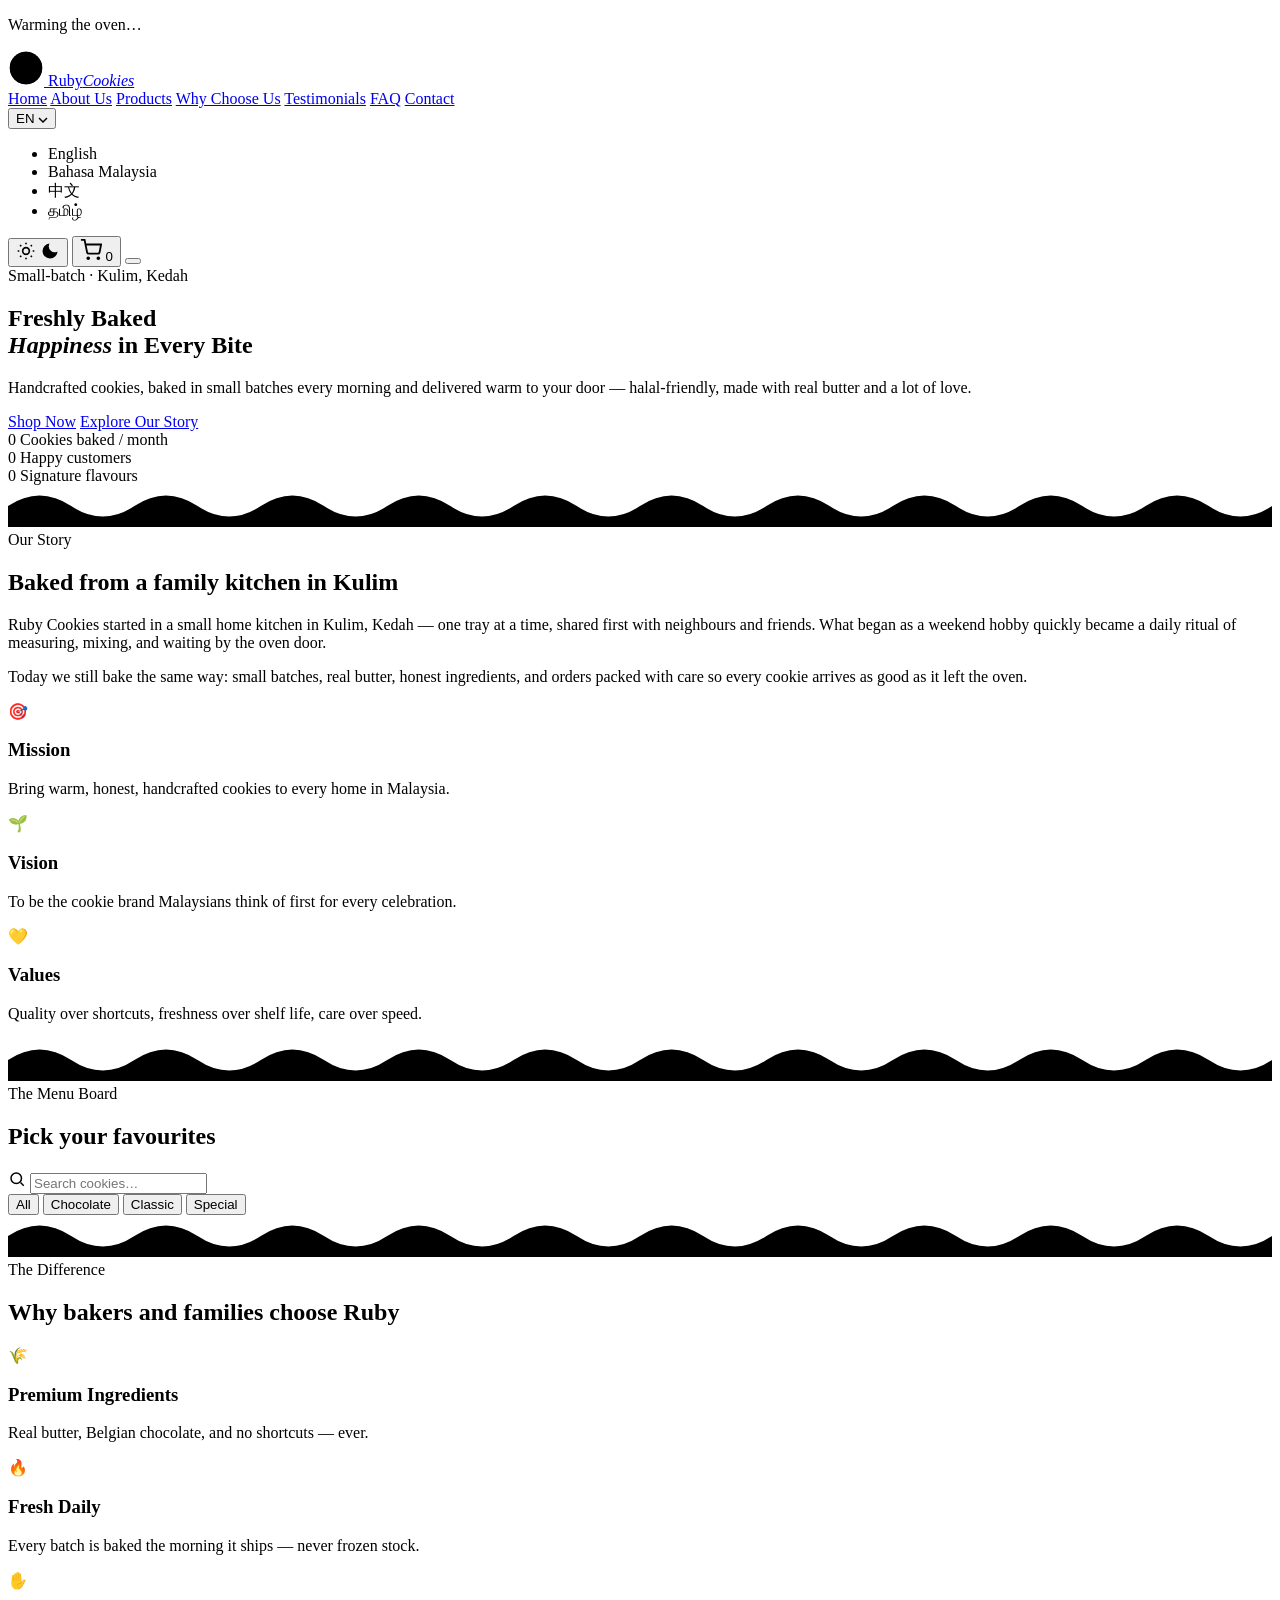
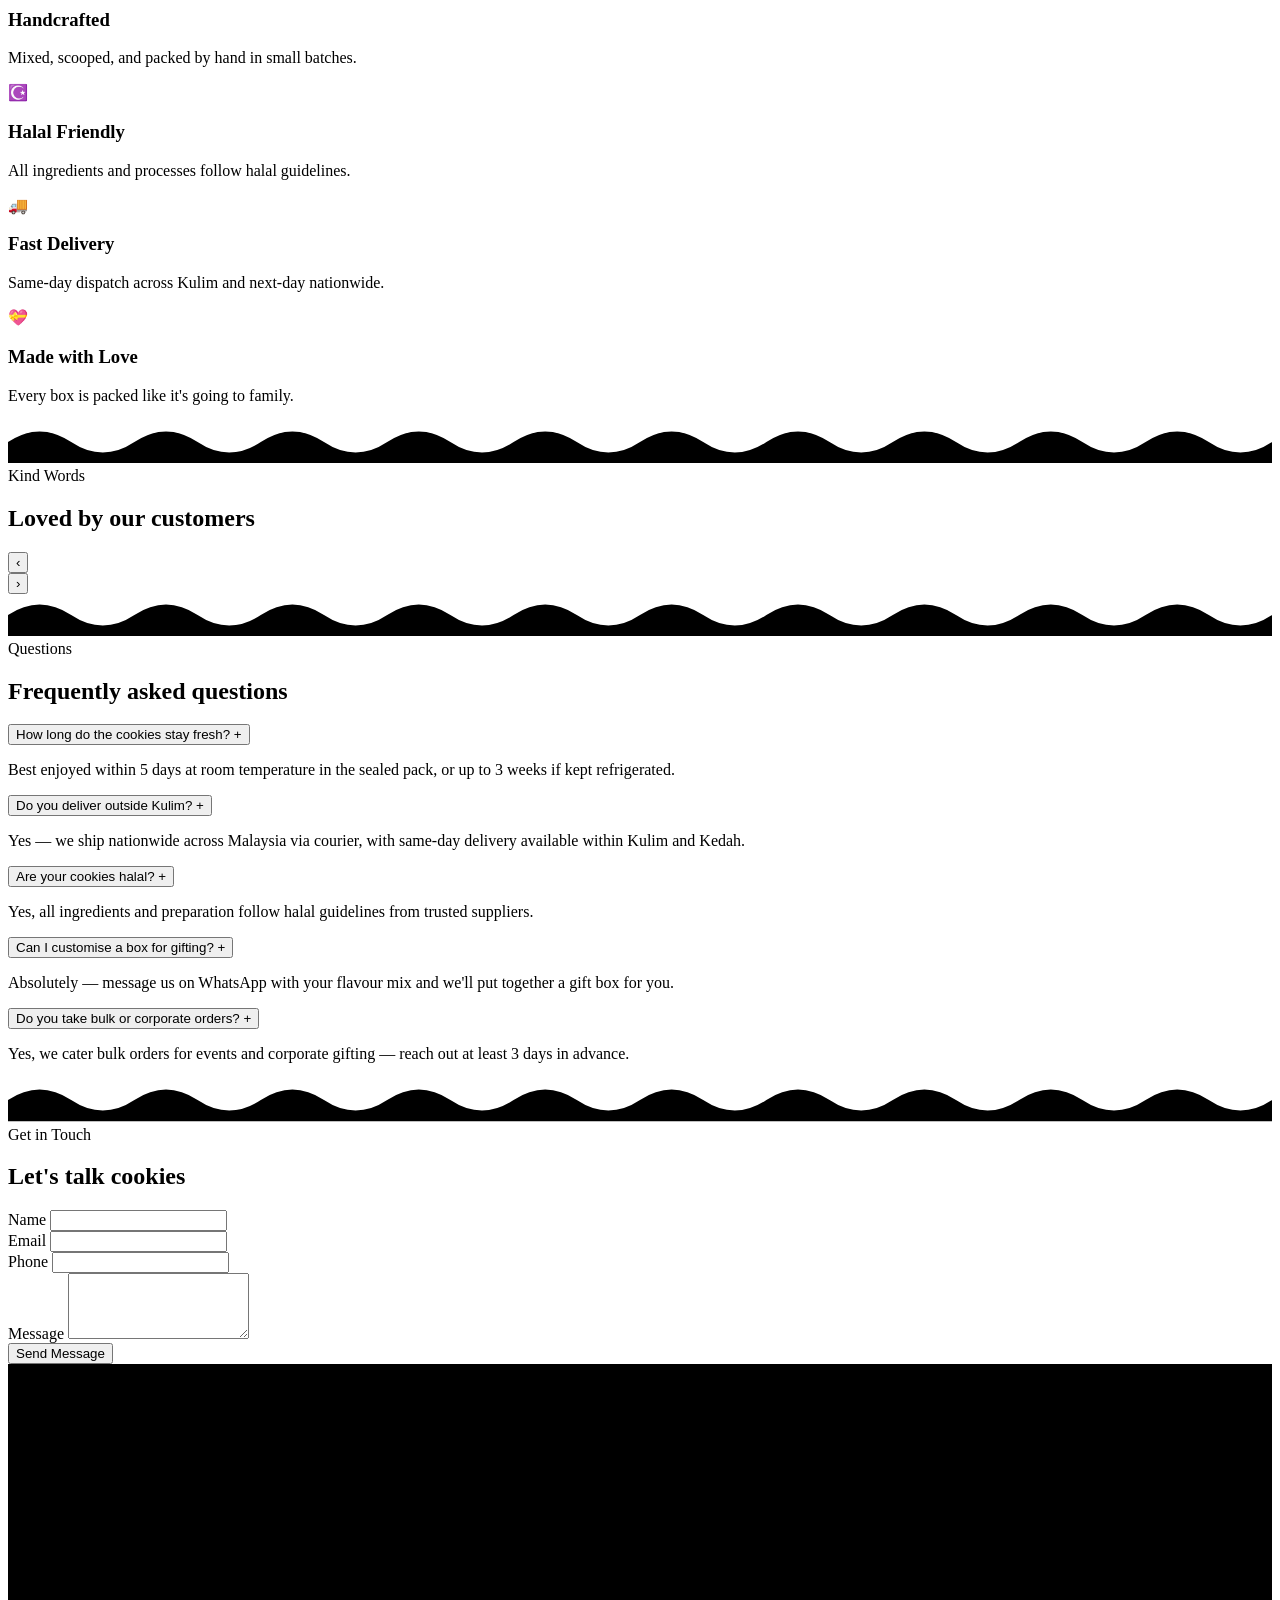
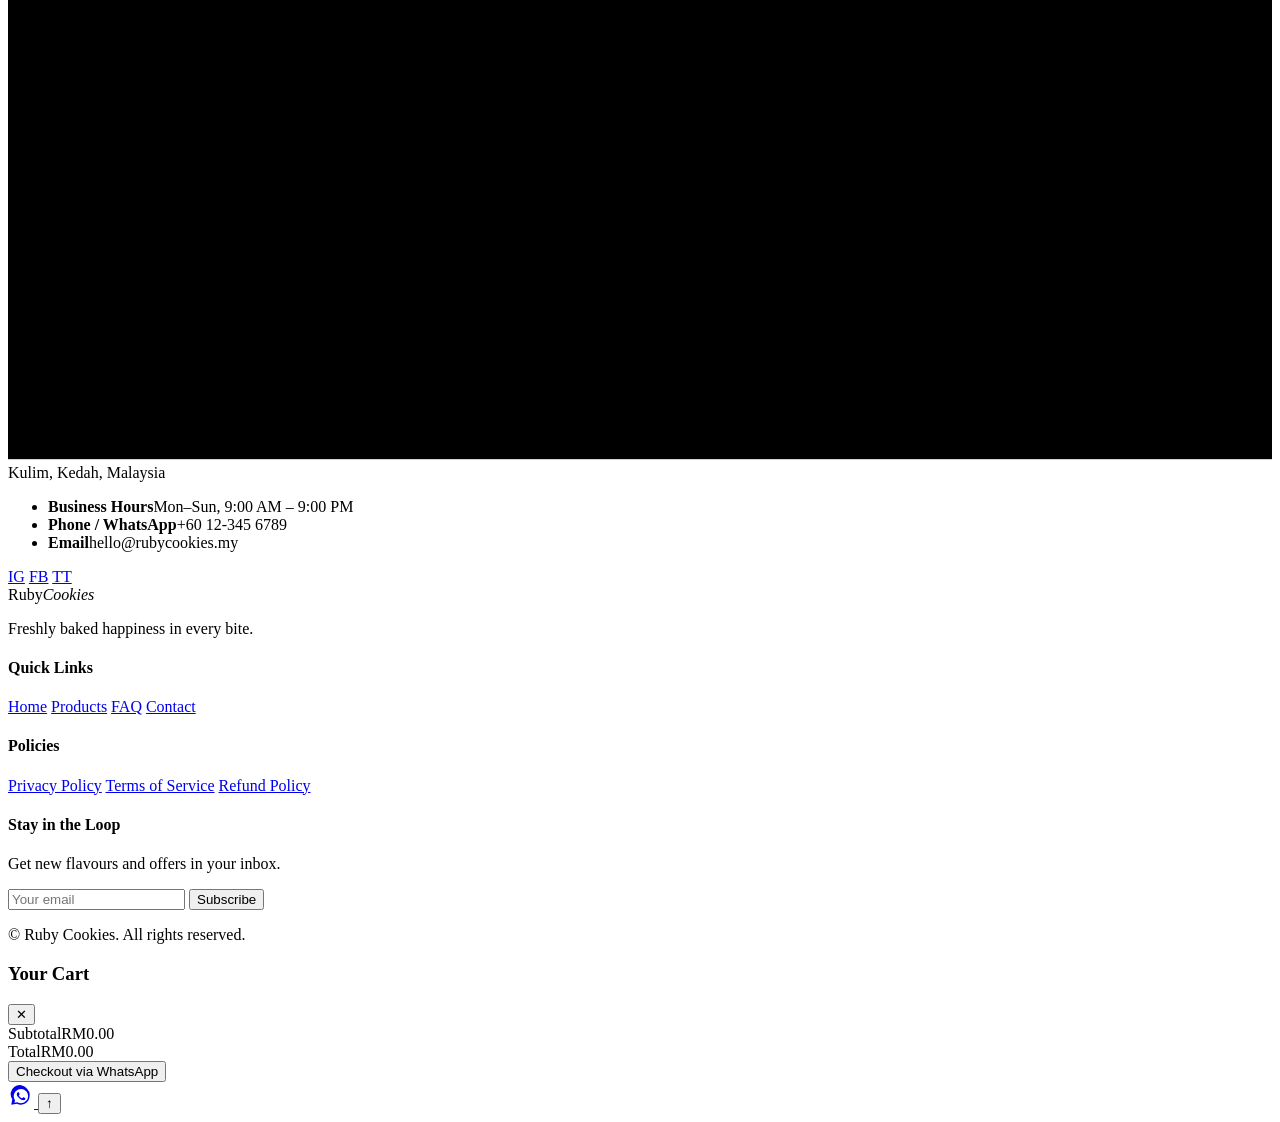
==== index.html @ 8bf0add2 "Add files via upload" ====
<!DOCTYPE html>
<html lang="en" data-theme="light">
<head>
<meta charset="UTF-8">
<meta name="viewport" content="width=device-width, initial-scale=1.0">
<title>Ruby Cookies — Freshly Baked Happiness in Every Bite</title>
<meta name="description" content="Ruby Cookies: premium handcrafted cookies baked fresh daily in Malaysia. Halal-friendly, made with love, delivered to your door.">
<meta name="keywords" content="cookies, Malaysia, halal cookies, homemade cookies, Ruby Cookies, dessert delivery">
<meta name="author" content="Ruby Cookies">
<link rel="canonical" href="https://www.rubycookies.my/">

<!-- Open Graph -->
<meta property="og:type" content="website">
<meta property="og:title" content="Ruby Cookies — Freshly Baked Happiness in Every Bite">
<meta property="og:description" content="Premium handcrafted cookies, baked fresh daily in Malaysia. Halal-friendly. Order online for delivery.">
<meta property="og:url" content="https://www.rubycookies.my/">
<meta property="og:image" content="assets/images/og-cover.svg">
<meta property="og:locale" content="en_MY">

<!-- Twitter Card -->
<meta name="twitter:card" content="summary_large_image">
<meta name="twitter:title" content="Ruby Cookies — Freshly Baked Happiness in Every Bite">
<meta name="twitter:description" content="Premium handcrafted cookies, baked fresh daily in Malaysia.">
<meta name="twitter:image" content="assets/images/og-cover.svg">

<!-- Favicon -->
<link rel="icon" type="image/svg+xml" href="assets/icons/favicon.svg">

<!-- Schema.org Local Business -->
<script type="application/ld+json">
{
  "@context": "https://schema.org",
  "@type": "Bakery",
  "name": "Ruby Cookies",
  "image": "assets/images/og-cover.svg",
  "description": "Premium handcrafted cookies baked fresh daily in Malaysia. Halal-friendly, made with love.",
  "servesCuisine": "Bakery, Desserts",
  "priceRange": "RM18 - RM30",
  "address": {
    "@type": "PostalAddress",
    "addressLocality": "Kulim",
    "addressRegion": "Kedah",
    "addressCountry": "MY"
  },
  "telephone": "+60-12-345-6789",
  "openingHours": "Mo-Su 09:00-21:00"
}
</script>

<link rel="preconnect" href="https://fonts.googleapis.com">
<link rel="preconnect" href="https://fonts.gstatic.com" crossorigin>
<link href="https://fonts.googleapis.com/css2?family=Fraunces:ital,opsz,wght@0,9..144,400;0,9..144,600;0,9..144,700;1,9..144,500&family=Work+Sans:wght@400;500;600;700&family=Space+Mono:wght@400;700&display=swap" rel="stylesheet">

<link rel="stylesheet" href="css/style.css">
</head>
<body>

<!-- Loading Screen -->
<div id="loader" class="loader" aria-hidden="true">
  <div class="loader-cookie">
    <div class="loader-cookie__crumb"></div>
    <div class="loader-cookie__crumb"></div>
    <div class="loader-cookie__crumb"></div>
  </div>
  <p class="loader-text" data-i18n="loader.text">Warming the oven…</p>
</div>

<!-- Toast container -->
<div id="toast-container" class="toast-container" aria-live="polite"></div>

<!-- ============ NAVBAR ============ -->
<header class="navbar" id="navbar">
  <div class="navbar__inner">
    <a href="#home" class="navbar__logo" aria-label="Ruby Cookies home">
      <span class="logo-mark" aria-hidden="true">
        <svg viewBox="0 0 40 40" width="36" height="36">
          <circle cx="20" cy="20" r="18" fill="var(--cocoa)"/>
          <circle cx="20" cy="20" r="18" fill="url(#logoGrad)"/>
          <circle cx="13" cy="14" r="2.2" fill="var(--espresso)"/>
          <circle cx="26" cy="12" r="1.6" fill="var(--espresso)"/>
          <circle cx="27" cy="22" r="2" fill="var(--espresso)"/>
          <circle cx="15" cy="27" r="1.8" fill="var(--espresso)"/>
          <circle cx="22" cy="29" r="1.4" fill="var(--espresso)"/>
          <defs>
            <linearGradient id="logoGrad" x1="0" y1="0" x2="40" y2="40">
              <stop offset="0" stop-color="var(--caramel)"/>
              <stop offset="1" stop-color="var(--cocoa)"/>
            </linearGradient>
          </defs>
        </svg>
      </span>
      <span class="logo-word">Ruby<em>Cookies</em></span>
    </a>

    <nav class="navbar__links" id="navLinks">
      <a href="#home" class="nav-link active" data-i18n="nav.home">Home</a>
      <a href="#about" class="nav-link" data-i18n="nav.about">About Us</a>
      <a href="#products" class="nav-link" data-i18n="nav.products">Products</a>
      <a href="#why" class="nav-link" data-i18n="nav.why">Why Choose Us</a>
      <a href="#testimonials" class="nav-link" data-i18n="nav.testimonials">Testimonials</a>
      <a href="#faq" class="nav-link" data-i18n="nav.faq">FAQ</a>
      <a href="#contact" class="nav-link" data-i18n="nav.contact">Contact</a>
    </nav>

    <div class="navbar__actions">
      <div class="lang-select" id="langSelect">
        <button class="lang-select__btn" id="langBtn" aria-haspopup="listbox" aria-expanded="false">
          <span id="langCurrent">EN</span>
          <svg width="10" height="6" viewBox="0 0 10 6"><path d="M1 1l4 4 4-4" stroke="currentColor" stroke-width="1.5" fill="none"/></svg>
        </button>
        <ul class="lang-select__menu" id="langMenu" role="listbox">
          <li role="option" data-lang="en">English</li>
          <li role="option" data-lang="ms">Bahasa Malaysia</li>
          <li role="option" data-lang="zh">中文</li>
          <li role="option" data-lang="ta">தமிழ்</li>
        </ul>
      </div>

      <button class="icon-btn" id="themeToggle" aria-label="Toggle dark mode" title="Toggle dark mode">
        <svg class="icon-sun" width="20" height="20" viewBox="0 0 24 24" fill="none" stroke="currentColor" stroke-width="2"><circle cx="12" cy="12" r="4"/><path d="M12 2v2M12 20v2M4.9 4.9l1.4 1.4M17.7 17.7l1.4 1.4M2 12h2M20 12h2M4.9 19.1l1.4-1.4M17.7 6.3l1.4-1.4"/></svg>
        <svg class="icon-moon" width="20" height="20" viewBox="0 0 24 24" fill="currentColor"><path d="M21 12.5A9 9 0 1111.5 3a7 7 0 009.5 9.5z"/></svg>
      </button>

      <button class="icon-btn cart-btn" id="cartBtn" aria-label="Open cart">
        <svg width="22" height="22" viewBox="0 0 24 24" fill="none" stroke="currentColor" stroke-width="2"><circle cx="9" cy="21" r="1"/><circle cx="20" cy="21" r="1"/><path d="M1 1h4l2.7 13.4a2 2 0 002 1.6h9.7a2 2 0 002-1.6L23 6H6"/></svg>
        <span class="cart-count" id="cartCount">0</span>
      </button>

      <button class="hamburger" id="hamburger" aria-label="Open menu">
        <span></span><span></span><span></span>
      </button>
    </div>
  </div>
</header>

<!-- ============ HERO ============ -->
<section class="hero" id="home">
  <div class="hero__bg" aria-hidden="true">
    <div class="crumb crumb--1"></div>
    <div class="crumb crumb--2"></div>
    <div class="crumb crumb--3"></div>
    <div class="crumb crumb--4"></div>
    <div class="crumb crumb--5"></div>
  </div>

  <div class="hero__inner">
    <div class="hero__copy reveal">
      <span class="eyebrow" data-i18n="hero.eyebrow">Small-batch · Kulim, Kedah</span>
      <h1 class="hero__title">
        <span data-i18n="hero.title1">Freshly Baked</span><br>
        <em data-i18n="hero.title2">Happiness</em> <span data-i18n="hero.title3">in Every Bite</span>
      </h1>
      <p class="hero__desc" data-i18n="hero.desc">Handcrafted cookies, baked in small batches every morning and delivered warm to your door — halal-friendly, made with real butter and a lot of love.</p>
      <div class="hero__ctas">
        <a href="#products" class="btn btn--primary ripple" data-i18n="hero.cta1">Shop Now</a>
        <a href="#about" class="btn btn--ghost ripple" data-i18n="hero.cta2">Explore Our Story</a>
      </div>
      <div class="hero__stats">
        <div class="stat">
          <span class="stat__num" data-count="12000">0</span>
          <span class="stat__label" data-i18n="hero.stat1">Cookies baked / month</span>
        </div>
        <div class="stat">
          <span class="stat__num" data-count="4900">0</span>
          <span class="stat__label" data-i18n="hero.stat2">Happy customers</span>
        </div>
        <div class="stat">
          <span class="stat__num" data-count="8">0</span>
          <span class="stat__label" data-i18n="hero.stat3">Signature flavours</span>
        </div>
      </div>
    </div>

    <div class="hero__art reveal" aria-hidden="true">
      <div class="cookie-stack">
        <div class="cookie cookie--1"><span></span><span></span><span></span><span></span></div>
        <div class="cookie cookie--2"><span></span><span></span><span></span><span></span><span></span></div>
        <div class="cookie cookie--3"><span></span><span></span><span></span></div>
        <div class="crumb-float crumb-float--a"></div>
        <div class="crumb-float crumb-float--b"></div>
        <div class="crumb-float crumb-float--c"></div>
      </div>
    </div>
  </div>

  <svg class="scallop scallop--hero" viewBox="0 0 1200 40" preserveAspectRatio="none"><path d="M0 20 Q 30 0 60 20 T 120 20 T 180 20 T 240 20 T 300 20 T 360 20 T 420 20 T 480 20 T 540 20 T 600 20 T 660 20 T 720 20 T 780 20 T 840 20 T 900 20 T 960 20 T 1020 20 T 1080 20 T 1140 20 T 1200 20 V40 H0 Z"/></svg>
</section>

<!-- ============ ABOUT ============ -->
<section class="about" id="about">
  <div class="section-inner">
    <span class="section-eyebrow" data-i18n="about.eyebrow">Our Story</span>
    <h2 class="section-title reveal" data-i18n="about.title">Baked from a family kitchen in Kulim</h2>

    <div class="about__grid">
      <div class="about__story reveal">
        <p data-i18n="about.p1">Ruby Cookies started in a small home kitchen in Kulim, Kedah — one tray at a time, shared first with neighbours and friends. What began as a weekend hobby quickly became a daily ritual of measuring, mixing, and waiting by the oven door.</p>
        <p data-i18n="about.p2">Today we still bake the same way: small batches, real butter, honest ingredients, and orders packed with care so every cookie arrives as good as it left the oven.</p>
      </div>

      <div class="about__cards">
        <div class="value-card reveal">
          <div class="value-card__icon">🎯</div>
          <h3 data-i18n="about.mission.title">Mission</h3>
          <p data-i18n="about.mission.text">Bring warm, honest, handcrafted cookies to every home in Malaysia.</p>
        </div>
        <div class="value-card reveal">
          <div class="value-card__icon">🌱</div>
          <h3 data-i18n="about.vision.title">Vision</h3>
          <p data-i18n="about.vision.text">To be the cookie brand Malaysians think of first for every celebration.</p>
        </div>
        <div class="value-card reveal">
          <div class="value-card__icon">💛</div>
          <h3 data-i18n="about.values.title">Values</h3>
          <p data-i18n="about.values.text">Quality over shortcuts, freshness over shelf life, care over speed.</p>
        </div>
      </div>
    </div>
  </div>
  <svg class="scallop" viewBox="0 0 1200 40" preserveAspectRatio="none"><path d="M0 20 Q 30 0 60 20 T 120 20 T 180 20 T 240 20 T 300 20 T 360 20 T 420 20 T 480 20 T 540 20 T 600 20 T 660 20 T 720 20 T 780 20 T 840 20 T 900 20 T 960 20 T 1020 20 T 1080 20 T 1140 20 T 1200 20 V40 H0 Z"/></svg>
</section>

<!-- ============ PRODUCTS ============ -->
<section class="products" id="products">
  <div class="section-inner">
    <span class="section-eyebrow" data-i18n="products.eyebrow">The Menu Board</span>
    <h2 class="section-title reveal" data-i18n="products.title">Pick your favourites</h2>

    <div class="products__toolbar reveal">
      <div class="search-box">
        <svg width="18" height="18" viewBox="0 0 24 24" fill="none" stroke="currentColor" stroke-width="2"><circle cx="11" cy="11" r="7"/><path d="M21 21l-4.3-4.3"/></svg>
        <input type="text" id="productSearch" data-i18n-placeholder="products.search" placeholder="Search cookies…">
      </div>
      <div class="filter-chips" id="filterChips">
        <button class="chip active" data-filter="all" data-i18n="products.filter.all">All</button>
        <button class="chip" data-filter="chocolate" data-i18n="products.filter.chocolate">Chocolate</button>
        <button class="chip" data-filter="classic" data-i18n="products.filter.classic">Classic</button>
        <button class="chip" data-filter="special" data-i18n="products.filter.special">Special</button>
      </div>
    </div>

    <div class="products__grid" id="productsGrid"><!-- injected by JS --></div>
  </div>
  <svg class="scallop" viewBox="0 0 1200 40" preserveAspectRatio="none"><path d="M0 20 Q 30 0 60 20 T 120 20 T 180 20 T 240 20 T 300 20 T 360 20 T 420 20 T 480 20 T 540 20 T 600 20 T 660 20 T 720 20 T 780 20 T 840 20 T 900 20 T 960 20 T 1020 20 T 1080 20 T 1140 20 T 1200 20 V40 H0 Z"/></svg>
</section>

<!-- ============ WHY CHOOSE US ============ -->
<section class="why" id="why">
  <div class="section-inner">
    <span class="section-eyebrow" data-i18n="why.eyebrow">The Difference</span>
    <h2 class="section-title reveal" data-i18n="why.title">Why bakers and families choose Ruby</h2>

    <div class="why__grid">
      <div class="why-card reveal">
        <div class="why-card__icon">🌾</div>
        <h3 data-i18n="why.card1.title">Premium Ingredients</h3>
        <p data-i18n="why.card1.text">Real butter, Belgian chocolate, and no shortcuts — ever.</p>
      </div>
      <div class="why-card reveal">
        <div class="why-card__icon">🔥</div>
        <h3 data-i18n="why.card2.title">Fresh Daily</h3>
        <p data-i18n="why.card2.text">Every batch is baked the morning it ships — never frozen stock.</p>
      </div>
      <div class="why-card reveal">
        <div class="why-card__icon">✋</div>
        <h3 data-i18n="why.card3.title">Handcrafted</h3>
        <p data-i18n="why.card3.text">Mixed, scooped, and packed by hand in small batches.</p>
      </div>
      <div class="why-card reveal">
        <div class="why-card__icon">☪️</div>
        <h3 data-i18n="why.card4.title">Halal Friendly</h3>
        <p data-i18n="why.card4.text">All ingredients and processes follow halal guidelines.</p>
      </div>
      <div class="why-card reveal">
        <div class="why-card__icon">🚚</div>
        <h3 data-i18n="why.card5.title">Fast Delivery</h3>
        <p data-i18n="why.card5.text">Same-day dispatch across Kulim and next-day nationwide.</p>
      </div>
      <div class="why-card reveal">
        <div class="why-card__icon">💝</div>
        <h3 data-i18n="why.card6.title">Made with Love</h3>
        <p data-i18n="why.card6.text">Every box is packed like it's going to family.</p>
      </div>
    </div>
  </div>
  <svg class="scallop" viewBox="0 0 1200 40" preserveAspectRatio="none"><path d="M0 20 Q 30 0 60 20 T 120 20 T 180 20 T 240 20 T 300 20 T 360 20 T 420 20 T 480 20 T 540 20 T 600 20 T 660 20 T 720 20 T 780 20 T 840 20 T 900 20 T 960 20 T 1020 20 T 1080 20 T 1140 20 T 1200 20 V40 H0 Z"/></svg>
</section>

<!-- ============ TESTIMONIALS ============ -->
<section class="testimonials" id="testimonials">
  <div class="section-inner">
    <span class="section-eyebrow" data-i18n="testimonials.eyebrow">Kind Words</span>
    <h2 class="section-title reveal" data-i18n="testimonials.title">Loved by our customers</h2>

    <div class="testimonial-carousel reveal">
      <button class="carousel-arrow carousel-arrow--prev" id="testiPrev" aria-label="Previous testimonial">‹</button>
      <div class="testimonial-track" id="testimonialTrack"><!-- injected by JS --></div>
      <button class="carousel-arrow carousel-arrow--next" id="testiNext" aria-label="Next testimonial">›</button>
    </div>
    <div class="carousel-dots" id="testimonialDots"></div>
  </div>
  <svg class="scallop" viewBox="0 0 1200 40" preserveAspectRatio="none"><path d="M0 20 Q 30 0 60 20 T 120 20 T 180 20 T 240 20 T 300 20 T 360 20 T 420 20 T 480 20 T 540 20 T 600 20 T 660 20 T 720 20 T 780 20 T 840 20 T 900 20 T 960 20 T 1020 20 T 1080 20 T 1140 20 T 1200 20 V40 H0 Z"/></svg>
</section>

<!-- ============ FAQ ============ -->
<section class="faq" id="faq">
  <div class="section-inner section-inner--narrow">
    <span class="section-eyebrow" data-i18n="faq.eyebrow">Questions</span>
    <h2 class="section-title reveal" data-i18n="faq.title">Frequently asked questions</h2>

    <div class="accordion" id="accordion">
      <div class="accordion-item reveal">
        <button class="accordion-header">
          <span data-i18n="faq.q1">How long do the cookies stay fresh?</span>
          <span class="accordion-icon">+</span>
        </button>
        <div class="accordion-body">
          <p data-i18n="faq.a1">Best enjoyed within 5 days at room temperature in the sealed pack, or up to 3 weeks if kept refrigerated.</p>
        </div>
      </div>
      <div class="accordion-item reveal">
        <button class="accordion-header">
          <span data-i18n="faq.q2">Do you deliver outside Kulim?</span>
          <span class="accordion-icon">+</span>
        </button>
        <div class="accordion-body">
          <p data-i18n="faq.a2">Yes — we ship nationwide across Malaysia via courier, with same-day delivery available within Kulim and Kedah.</p>
        </div>
      </div>
      <div class="accordion-item reveal">
        <button class="accordion-header">
          <span data-i18n="faq.q3">Are your cookies halal?</span>
          <span class="accordion-icon">+</span>
        </button>
        <div class="accordion-body">
          <p data-i18n="faq.a3">Yes, all ingredients and preparation follow halal guidelines from trusted suppliers.</p>
        </div>
      </div>
      <div class="accordion-item reveal">
        <button class="accordion-header">
          <span data-i18n="faq.q4">Can I customise a box for gifting?</span>
          <span class="accordion-icon">+</span>
        </button>
        <div class="accordion-body">
          <p data-i18n="faq.a4">Absolutely — message us on WhatsApp with your flavour mix and we'll put together a gift box for you.</p>
        </div>
      </div>
      <div class="accordion-item reveal">
        <button class="accordion-header">
          <span data-i18n="faq.q5">Do you take bulk or corporate orders?</span>
          <span class="accordion-icon">+</span>
        </button>
        <div class="accordion-body">
          <p data-i18n="faq.a5">Yes, we cater bulk orders for events and corporate gifting — reach out at least 3 days in advance.</p>
        </div>
      </div>
    </div>
  </div>
  <svg class="scallop" viewBox="0 0 1200 40" preserveAspectRatio="none"><path d="M0 20 Q 30 0 60 20 T 120 20 T 180 20 T 240 20 T 300 20 T 360 20 T 420 20 T 480 20 T 540 20 T 600 20 T 660 20 T 720 20 T 780 20 T 840 20 T 900 20 T 960 20 T 1020 20 T 1080 20 T 1140 20 T 1200 20 V40 H0 Z"/></svg>
</section>

<!-- ============ CONTACT ============ -->
<section class="contact" id="contact">
  <div class="section-inner">
    <span class="section-eyebrow" data-i18n="contact.eyebrow">Get in Touch</span>
    <h2 class="section-title reveal" data-i18n="contact.title">Let's talk cookies</h2>

    <div class="contact__grid">
      <form class="contact-form reveal" id="contactForm" novalidate>
        <div class="form-row">
          <label for="cf-name" data-i18n="contact.name">Name</label>
          <input type="text" id="cf-name" name="name" required aria-required="true">
        </div>
        <div class="form-row">
          <label for="cf-email" data-i18n="contact.email">Email</label>
          <input type="email" id="cf-email" name="email" required aria-required="true">
        </div>
        <div class="form-row">
          <label for="cf-phone" data-i18n="contact.phone">Phone</label>
          <input type="tel" id="cf-phone" name="phone">
        </div>
        <div class="form-row">
          <label for="cf-message" data-i18n="contact.message">Message</label>
          <textarea id="cf-message" name="message" rows="4" required aria-required="true"></textarea>
        </div>
        <button type="submit" class="btn btn--primary ripple" data-i18n="contact.send">Send Message</button>
      </form>

      <div class="contact-info reveal">
        <div class="map-placeholder" role="img" aria-label="Map showing Ruby Cookies location in Kulim, Kedah">
          <svg width="100%" height="100%" viewBox="0 0 400 220" preserveAspectRatio="none">
            <rect width="400" height="220" fill="var(--dough-2)"/>
            <path d="M0 160 Q100 120 200 150 T400 130" stroke="var(--caramel)" stroke-width="3" fill="none" opacity="0.5"/>
            <circle cx="200" cy="110" r="10" fill="var(--cocoa)"/>
            <circle cx="200" cy="110" r="4" fill="var(--dough)"/>
          </svg>
          <span class="map-pin-label" data-i18n="contact.mapLabel">Kulim, Kedah, Malaysia</span>
        </div>

        <ul class="contact-details">
          <li><strong data-i18n="contact.hoursLabel">Business Hours</strong><span data-i18n="contact.hours">Mon–Sun, 9:00 AM – 9:00 PM</span></li>
          <li><strong data-i18n="contact.phoneLabel">Phone / WhatsApp</strong><span>+60 12-345 6789</span></li>
          <li><strong data-i18n="contact.emailLabel">Email</strong><span>hello@rubycookies.my</span></li>
        </ul>

        <div class="social-icons">
          <a href="#" aria-label="Instagram" class="social-icon">IG</a>
          <a href="#" aria-label="Facebook" class="social-icon">FB</a>
          <a href="#" aria-label="TikTok" class="social-icon">TT</a>
        </div>
      </div>
    </div>
  </div>
</section>

<!-- ============ FOOTER ============ -->
<footer class="footer">
  <div class="footer__inner">
    <div class="footer__brand">
      <span class="logo-word">Ruby<em>Cookies</em></span>
      <p data-i18n="footer.tagline">Freshly baked happiness in every bite.</p>
    </div>

    <div class="footer__col">
      <h4 data-i18n="footer.linksTitle">Quick Links</h4>
      <a href="#home" data-i18n="nav.home">Home</a>
      <a href="#products" data-i18n="nav.products">Products</a>
      <a href="#faq" data-i18n="nav.faq">FAQ</a>
      <a href="#contact" data-i18n="nav.contact">Contact</a>
    </div>

    <div class="footer__col">
      <h4 data-i18n="footer.policiesTitle">Policies</h4>
      <a href="#" data-i18n="footer.privacy">Privacy Policy</a>
      <a href="#" data-i18n="footer.terms">Terms of Service</a>
      <a href="#" data-i18n="footer.refund">Refund Policy</a>
    </div>

    <div class="footer__col footer__newsletter">
      <h4 data-i18n="footer.newsletterTitle">Stay in the Loop</h4>
      <p data-i18n="footer.newsletterText">Get new flavours and offers in your inbox.</p>
      <form class="newsletter-form" id="newsletterForm">
        <input type="email" data-i18n-placeholder="footer.newsletterPlaceholder" placeholder="Your email" required>
        <button type="submit" class="btn btn--primary btn--small ripple" data-i18n="footer.subscribe">Subscribe</button>
      </form>
    </div>
  </div>

  <div class="footer__bottom">
    <p>&copy; <span id="year"></span> Ruby Cookies. <span data-i18n="footer.rights">All rights reserved.</span></p>
  </div>
</footer>

<!-- ============ CART SIDEBAR ============ -->
<div class="cart-overlay" id="cartOverlay"></div>
<aside class="cart-sidebar" id="cartSidebar" aria-label="Shopping cart">
  <div class="cart-sidebar__header">
    <h3 data-i18n="cart.title">Your Cart</h3>
    <button class="icon-btn" id="closeCart" aria-label="Close cart">✕</button>
  </div>
  <div class="cart-sidebar__items" id="cartItems"><!-- injected --></div>
  <div class="cart-sidebar__footer">
    <div class="cart-line"><span data-i18n="cart.subtotal">Subtotal</span><span id="cartSubtotal">RM0.00</span></div>
    <div class="cart-line cart-line--total"><span data-i18n="cart.total">Total</span><span id="cartTotal">RM0.00</span></div>
    <button class="btn btn--primary btn--full ripple" id="checkoutBtn" data-i18n="cart.checkout">Checkout via WhatsApp</button>
  </div>
</aside>

<!-- Floating WhatsApp -->
<a href="https://wa.me/60123456789" class="whatsapp-float" target="_blank" rel="noopener" aria-label="Chat on WhatsApp">
  <svg width="26" height="26" viewBox="0 0 24 24" fill="currentColor"><path d="M17.6 6.3A8 8 0 004 15.9L3 21l5.2-1a8 8 0 0011.7-6.7 8 8 0 00-2.3-7zM12 19.6a6.6 6.6 0 01-3.4-.9l-.2-.1-2.5.6.6-2.4-.2-.3A6.6 6.6 0 1112 19.6zm3.6-4.9c-.2-.1-1.2-.6-1.4-.6-.2-.1-.3-.1-.4.1s-.5.6-.6.7-.2.2-.4.1a5.4 5.4 0 01-1.6-1 6 6 0 01-1.1-1.4c-.1-.2 0-.3.1-.4l.3-.4.2-.3v-.3c0-.1-.4-1-.6-1.4s-.3-.3-.4-.3h-.4a.7.7 0 00-.5.2 2.2 2.2 0 00-.7 1.6 3.8 3.8 0 00.8 2 8.7 8.7 0 003.4 3c.5.2.8.3 1.1.4.5.1.9.1 1.2.1a2 2 0 001.3-.9 1.6 1.6 0 00.1-.9c0-.1-.2-.2-.4-.3z"/></svg>
</a>

<!-- Back to top -->
<button class="back-to-top" id="backToTop" aria-label="Back to top">↑</button>

<script src="js/translations.js"></script>
<script src="js/script.js"></script>
</body>
</html>
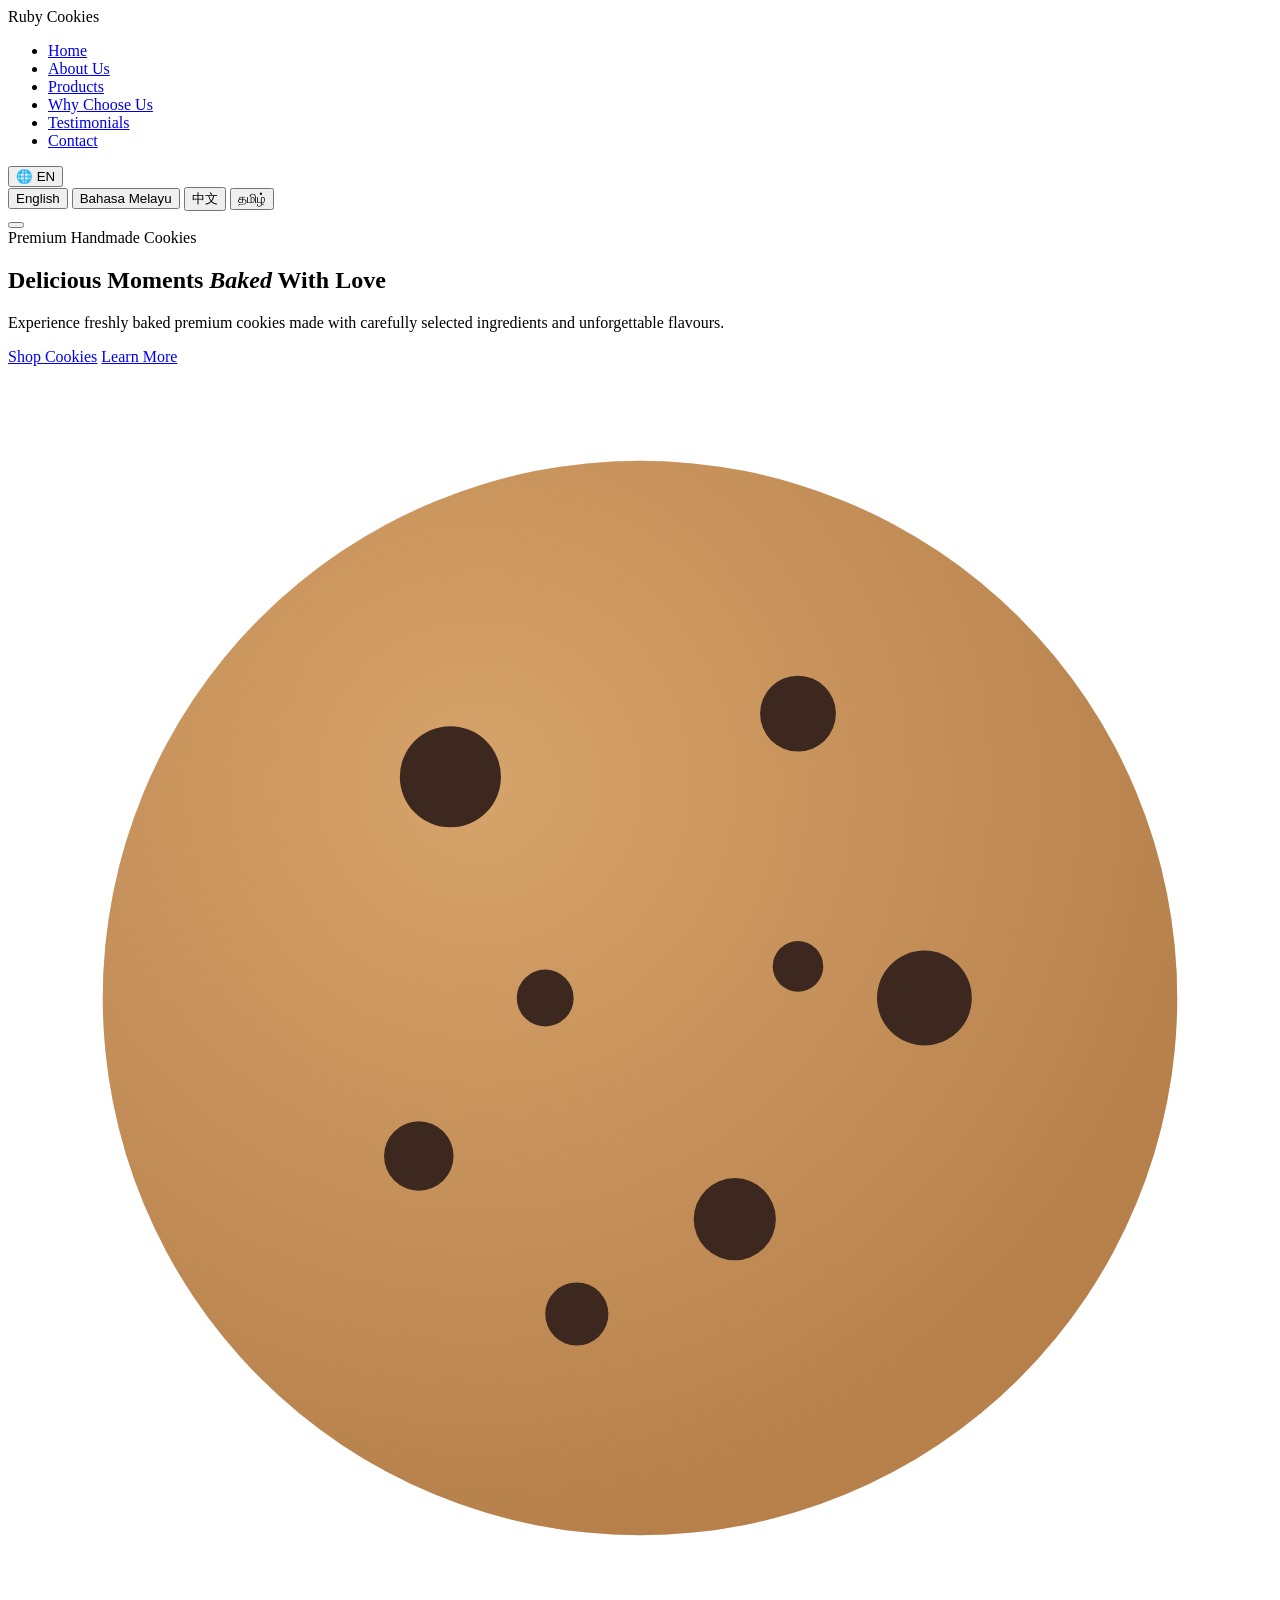
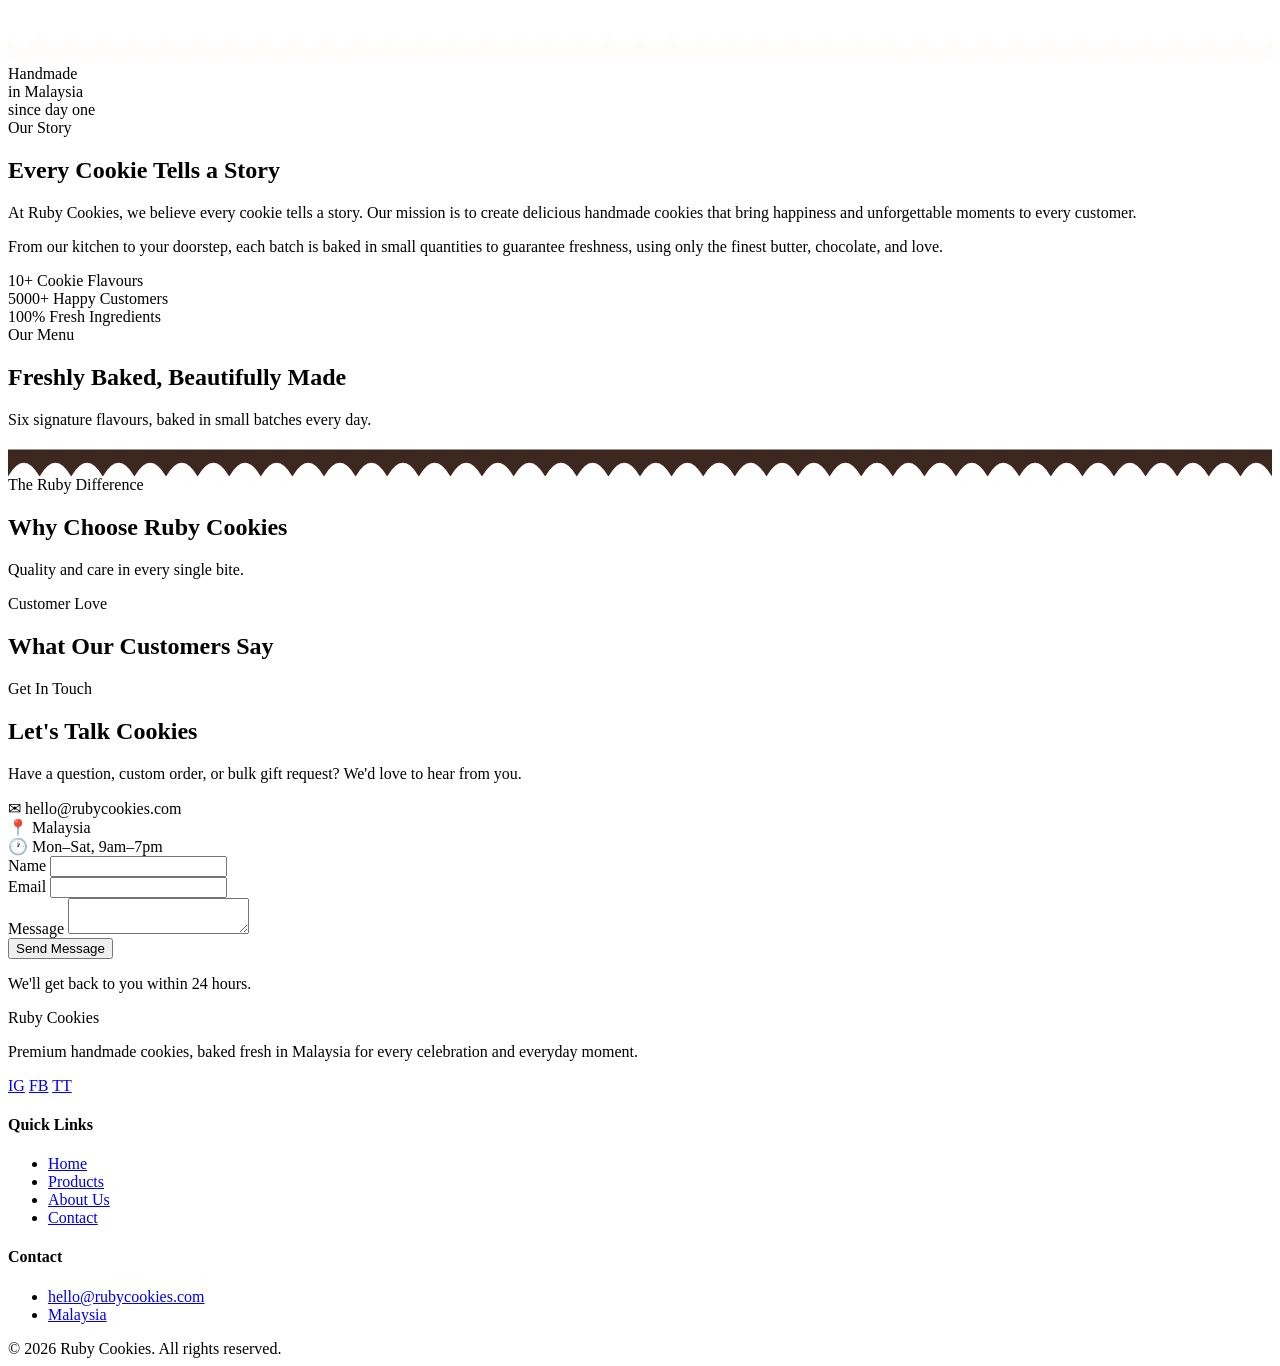
==== commit 3122bf09: "Add files via upload" ====
--- a/index.html
+++ b/index.html
@@ -1,480 +1,237 @@
 <!DOCTYPE html>
-<html lang="en" data-theme="light">
+<html lang="en">
 <head>
 <meta charset="UTF-8">
 <meta name="viewport" content="width=device-width, initial-scale=1.0">
-<title>Ruby Cookies — Freshly Baked Happiness in Every Bite</title>
-<meta name="description" content="Ruby Cookies: premium handcrafted cookies baked fresh daily in Malaysia. Halal-friendly, made with love, delivered to your door.">
-<meta name="keywords" content="cookies, Malaysia, halal cookies, homemade cookies, Ruby Cookies, dessert delivery">
-<meta name="author" content="Ruby Cookies">
-<link rel="canonical" href="https://www.rubycookies.my/">
-
-<!-- Open Graph -->
-<meta property="og:type" content="website">
-<meta property="og:title" content="Ruby Cookies — Freshly Baked Happiness in Every Bite">
-<meta property="og:description" content="Premium handcrafted cookies, baked fresh daily in Malaysia. Halal-friendly. Order online for delivery.">
-<meta property="og:url" content="https://www.rubycookies.my/">
-<meta property="og:image" content="assets/images/og-cover.svg">
-<meta property="og:locale" content="en_MY">
-
-<!-- Twitter Card -->
-<meta name="twitter:card" content="summary_large_image">
-<meta name="twitter:title" content="Ruby Cookies — Freshly Baked Happiness in Every Bite">
-<meta name="twitter:description" content="Premium handcrafted cookies, baked fresh daily in Malaysia.">
-<meta name="twitter:image" content="assets/images/og-cover.svg">
-
-<!-- Favicon -->
-<link rel="icon" type="image/svg+xml" href="assets/icons/favicon.svg">
-
-<!-- Schema.org Local Business -->
-<script type="application/ld+json">
-{
-  "@context": "https://schema.org",
-  "@type": "Bakery",
-  "name": "Ruby Cookies",
-  "image": "assets/images/og-cover.svg",
-  "description": "Premium handcrafted cookies baked fresh daily in Malaysia. Halal-friendly, made with love.",
-  "servesCuisine": "Bakery, Desserts",
-  "priceRange": "RM18 - RM30",
-  "address": {
-    "@type": "PostalAddress",
-    "addressLocality": "Kulim",
-    "addressRegion": "Kedah",
-    "addressCountry": "MY"
-  },
-  "telephone": "+60-12-345-6789",
-  "openingHours": "Mo-Su 09:00-21:00"
-}
-</script>
+<title>Ruby Cookies — Delicious Moments Baked With Love</title>
+<meta name="description" content="Ruby Cookies is a premium handmade cookie brand in Malaysia, offering freshly baked cookies for gifts, celebrations, and everyday indulgence.">
+<meta name="keywords" content="Ruby Cookies, handmade cookies Malaysia, premium cookies, cookie gifts, chocolate chip cookies">
 
 <link rel="preconnect" href="https://fonts.googleapis.com">
 <link rel="preconnect" href="https://fonts.gstatic.com" crossorigin>
-<link href="https://fonts.googleapis.com/css2?family=Fraunces:ital,opsz,wght@0,9..144,400;0,9..144,600;0,9..144,700;1,9..144,500&family=Work+Sans:wght@400;500;600;700&family=Space+Mono:wght@400;700&display=swap" rel="stylesheet">
+<link href="https://fonts.googleapis.com/css2?family=Fraunces:ital,opsz,wght@0,9..144,400;0,9..144,500;0,9..144,600;0,9..144,700;1,9..144,500&family=Jost:wght@300;400;500;600&display=swap" rel="stylesheet">
 
 <link rel="stylesheet" href="css/style.css">
 </head>
 <body>
 
-<!-- Loading Screen -->
-<div id="loader" class="loader" aria-hidden="true">
-  <div class="loader-cookie">
-    <div class="loader-cookie__crumb"></div>
-    <div class="loader-cookie__crumb"></div>
-    <div class="loader-cookie__crumb"></div>
-  </div>
-  <p class="loader-text" data-i18n="loader.text">Warming the oven…</p>
-</div>
-
-<!-- Toast container -->
-<div id="toast-container" class="toast-container" aria-live="polite"></div>
-
-<!-- ============ NAVBAR ============ -->
-<header class="navbar" id="navbar">
-  <div class="navbar__inner">
-    <a href="#home" class="navbar__logo" aria-label="Ruby Cookies home">
-      <span class="logo-mark" aria-hidden="true">
-        <svg viewBox="0 0 40 40" width="36" height="36">
-          <circle cx="20" cy="20" r="18" fill="var(--cocoa)"/>
-          <circle cx="20" cy="20" r="18" fill="url(#logoGrad)"/>
-          <circle cx="13" cy="14" r="2.2" fill="var(--espresso)"/>
-          <circle cx="26" cy="12" r="1.6" fill="var(--espresso)"/>
-          <circle cx="27" cy="22" r="2" fill="var(--espresso)"/>
-          <circle cx="15" cy="27" r="1.8" fill="var(--espresso)"/>
-          <circle cx="22" cy="29" r="1.4" fill="var(--espresso)"/>
-          <defs>
-            <linearGradient id="logoGrad" x1="0" y1="0" x2="40" y2="40">
-              <stop offset="0" stop-color="var(--caramel)"/>
-              <stop offset="1" stop-color="var(--cocoa)"/>
-            </linearGradient>
-          </defs>
-        </svg>
-      </span>
-      <span class="logo-word">Ruby<em>Cookies</em></span>
-    </a>
-
-    <nav class="navbar__links" id="navLinks">
-      <a href="#home" class="nav-link active" data-i18n="nav.home">Home</a>
-      <a href="#about" class="nav-link" data-i18n="nav.about">About Us</a>
-      <a href="#products" class="nav-link" data-i18n="nav.products">Products</a>
-      <a href="#why" class="nav-link" data-i18n="nav.why">Why Choose Us</a>
-      <a href="#testimonials" class="nav-link" data-i18n="nav.testimonials">Testimonials</a>
-      <a href="#faq" class="nav-link" data-i18n="nav.faq">FAQ</a>
-      <a href="#contact" class="nav-link" data-i18n="nav.contact">Contact</a>
-    </nav>
-
-    <div class="navbar__actions">
-      <div class="lang-select" id="langSelect">
-        <button class="lang-select__btn" id="langBtn" aria-haspopup="listbox" aria-expanded="false">
-          <span id="langCurrent">EN</span>
-          <svg width="10" height="6" viewBox="0 0 10 6"><path d="M1 1l4 4 4-4" stroke="currentColor" stroke-width="1.5" fill="none"/></svg>
-        </button>
-        <ul class="lang-select__menu" id="langMenu" role="listbox">
-          <li role="option" data-lang="en">English</li>
-          <li role="option" data-lang="ms">Bahasa Malaysia</li>
-          <li role="option" data-lang="zh">中文</li>
-          <li role="option" data-lang="ta">தமிழ்</li>
-        </ul>
-      </div>
-
-      <button class="icon-btn" id="themeToggle" aria-label="Toggle dark mode" title="Toggle dark mode">
-        <svg class="icon-sun" width="20" height="20" viewBox="0 0 24 24" fill="none" stroke="currentColor" stroke-width="2"><circle cx="12" cy="12" r="4"/><path d="M12 2v2M12 20v2M4.9 4.9l1.4 1.4M17.7 17.7l1.4 1.4M2 12h2M20 12h2M4.9 19.1l1.4-1.4M17.7 6.3l1.4-1.4"/></svg>
-        <svg class="icon-moon" width="20" height="20" viewBox="0 0 24 24" fill="currentColor"><path d="M21 12.5A9 9 0 1111.5 3a7 7 0 009.5 9.5z"/></svg>
-      </button>
-
-      <button class="icon-btn cart-btn" id="cartBtn" aria-label="Open cart">
-        <svg width="22" height="22" viewBox="0 0 24 24" fill="none" stroke="currentColor" stroke-width="2"><circle cx="9" cy="21" r="1"/><circle cx="20" cy="21" r="1"/><path d="M1 1h4l2.7 13.4a2 2 0 002 1.6h9.7a2 2 0 002-1.6L23 6H6"/></svg>
-        <span class="cart-count" id="cartCount">0</span>
-      </button>
-
-      <button class="hamburger" id="hamburger" aria-label="Open menu">
+<!-- ===================== NAV ===================== -->
+<header id="siteHeader">
+  <nav>
+    <div class="logo"><span class="seed"></span>Ruby Cookies</div>
+    <ul class="nav-links" id="navLinks">
+      <li><a href="#home" class="active" data-i18n="nav_home">Home</a></li>
+      <li><a href="#about" data-i18n="nav_about">About Us</a></li>
+      <li><a href="#products" data-i18n="nav_products">Products</a></li>
+      <li><a href="#why" data-i18n="nav_why">Why Choose Us</a></li>
+      <li><a href="#testimonials" data-i18n="nav_testimonials">Testimonials</a></li>
+      <li><a href="#contact" data-i18n="nav_contact">Contact</a></li>
+    </ul>
+    <div class="nav-right">
+      <div class="lang-switch">
+        <button class="lang-btn" id="langBtn">🌐 <span id="langLabel">EN</span></button>
+        <div class="lang-menu" id="langMenu">
+          <button data-lang="en" class="active">English</button>
+          <button data-lang="ms">Bahasa Melayu</button>
+          <button data-lang="zh">中文</button>
+          <button data-lang="ta">தமிழ்</button>
+        </div>
+      </div>
+      <button class="hamburger" id="hamburger" aria-label="Toggle menu">
         <span></span><span></span><span></span>
       </button>
     </div>
-  </div>
+  </nav>
 </header>
 
-<!-- ============ HERO ============ -->
+<!-- ===================== HERO ===================== -->
 <section class="hero" id="home">
-  <div class="hero__bg" aria-hidden="true">
-    <div class="crumb crumb--1"></div>
-    <div class="crumb crumb--2"></div>
-    <div class="crumb crumb--3"></div>
-    <div class="crumb crumb--4"></div>
-    <div class="crumb crumb--5"></div>
-  </div>
-
-  <div class="hero__inner">
-    <div class="hero__copy reveal">
-      <span class="eyebrow" data-i18n="hero.eyebrow">Small-batch · Kulim, Kedah</span>
-      <h1 class="hero__title">
-        <span data-i18n="hero.title1">Freshly Baked</span><br>
-        <em data-i18n="hero.title2">Happiness</em> <span data-i18n="hero.title3">in Every Bite</span>
-      </h1>
-      <p class="hero__desc" data-i18n="hero.desc">Handcrafted cookies, baked in small batches every morning and delivered warm to your door — halal-friendly, made with real butter and a lot of love.</p>
-      <div class="hero__ctas">
-        <a href="#products" class="btn btn--primary ripple" data-i18n="hero.cta1">Shop Now</a>
-        <a href="#about" class="btn btn--ghost ripple" data-i18n="hero.cta2">Explore Our Story</a>
-      </div>
-      <div class="hero__stats">
+  <div class="wrap hero-grid">
+    <div>
+      <div class="eyebrow" data-i18n="hero_eyebrow">Premium Handmade Cookies</div>
+      <h1 data-i18n="hero_title">Delicious Moments <em>Baked</em> With Love</h1>
+      <p class="lead" data-i18n="hero_sub">Experience freshly baked premium cookies made with carefully selected ingredients and unforgettable flavours.</p>
+      <div class="hero-btns">
+        <a href="#products" class="btn btn-primary" data-i18n="hero_btn_shop">Shop Cookies</a>
+        <a href="#about" class="btn btn-outline" data-i18n="hero_btn_learn">Learn More</a>
+      </div>
+    </div>
+    <div class="hero-visual">
+      <svg class="cookie-hero" viewBox="0 0 400 400" xmlns="http://www.w3.org/2000/svg">
+        <circle cx="200" cy="200" r="170" fill="#c9915a"/>
+        <circle cx="200" cy="200" r="170" fill="url(#g)" opacity="0.5"/>
+        <defs>
+          <radialGradient id="g" cx="35%" cy="30%" r="70%">
+            <stop offset="0%" stop-color="#e3b57a"/>
+            <stop offset="100%" stop-color="#a5703c"/>
+          </radialGradient>
+        </defs>
+        <circle cx="140" cy="130" r="16" fill="#3d2820"/>
+        <circle cx="250" cy="110" r="12" fill="#3d2820"/>
+        <circle cx="290" cy="200" r="15" fill="#3d2820"/>
+        <circle cx="230" cy="270" r="13" fill="#3d2820"/>
+        <circle cx="130" cy="250" r="11" fill="#3d2820"/>
+        <circle cx="170" cy="200" r="9" fill="#3d2820"/>
+        <circle cx="250" cy="190" r="8" fill="#3d2820"/>
+        <circle cx="180" cy="300" r="10" fill="#3d2820"/>
+      </svg>
+      <span class="crumb crumb1"></span>
+      <span class="crumb crumb2"></span>
+      <span class="crumb crumb3"></span>
+    </div>
+  </div>
+</section>
+
+<div class="scallop" aria-hidden="true">
+  <svg viewBox="0 0 1200 26" preserveAspectRatio="none"><path d="M0,0 Q15,26 30,0 Q45,26 60,0 Q75,26 90,0 Q105,26 120,0 Q135,26 150,0 Q165,26 180,0 Q195,26 210,0 Q225,26 240,0 Q255,26 270,0 Q285,26 300,0 Q315,26 330,0 Q345,26 360,0 Q375,26 390,0 Q405,26 420,0 Q435,26 450,0 Q465,26 480,0 Q495,26 510,0 Q525,26 540,0 Q555,26 570,0 Q585,26 600,0 Q615,26 630,0 Q645,26 660,0 Q675,26 690,0 Q705,26 720,0 Q735,26 750,0 Q765,26 780,0 Q795,26 810,0 Q825,26 840,0 Q855,26 870,0 Q885,26 900,0 Q915,26 930,0 Q945,26 960,0 Q975,26 990,0 Q1005,26 1020,0 Q1035,26 1050,0 Q1065,26 1080,0 Q1095,26 1110,0 Q1125,26 1140,0 Q1155,26 1170,0 Q1185,26 1200,0 L1200,26 L0,26 Z" fill="#fffdf9"/></svg>
+</div>
+
+<!-- ===================== ABOUT ===================== -->
+<section class="about" id="about">
+  <div class="wrap about-grid">
+    <div class="about-badge">
+      <div class="stamp" data-i18n="about_stamp">Handmade<br>in Malaysia<br>since day one</div>
+    </div>
+    <div class="about-text reveal">
+      <div class="eyebrow" data-i18n="about_eyebrow">Our Story</div>
+      <h2 data-i18n="about_title">Every Cookie Tells a Story</h2>
+      <p data-i18n="about_p1">At Ruby Cookies, we believe every cookie tells a story. Our mission is to create delicious handmade cookies that bring happiness and unforgettable moments to every customer.</p>
+      <p data-i18n="about_p2">From our kitchen to your doorstep, each batch is baked in small quantities to guarantee freshness, using only the finest butter, chocolate, and love.</p>
+      <div class="stats">
         <div class="stat">
-          <span class="stat__num" data-count="12000">0</span>
-          <span class="stat__label" data-i18n="hero.stat1">Cookies baked / month</span>
+          <span class="num">10+</span>
+          <span class="label" data-i18n="stat_flavours">Cookie Flavours</span>
         </div>
         <div class="stat">
-          <span class="stat__num" data-count="4900">0</span>
-          <span class="stat__label" data-i18n="hero.stat2">Happy customers</span>
+          <span class="num">5000+</span>
+          <span class="label" data-i18n="stat_customers">Happy Customers</span>
         </div>
         <div class="stat">
-          <span class="stat__num" data-count="8">0</span>
-          <span class="stat__label" data-i18n="hero.stat3">Signature flavours</span>
-        </div>
-      </div>
-    </div>
-
-    <div class="hero__art reveal" aria-hidden="true">
-      <div class="cookie-stack">
-        <div class="cookie cookie--1"><span></span><span></span><span></span><span></span></div>
-        <div class="cookie cookie--2"><span></span><span></span><span></span><span></span><span></span></div>
-        <div class="cookie cookie--3"><span></span><span></span><span></span></div>
-        <div class="crumb-float crumb-float--a"></div>
-        <div class="crumb-float crumb-float--b"></div>
-        <div class="crumb-float crumb-float--c"></div>
-      </div>
-    </div>
-  </div>
-
-  <svg class="scallop scallop--hero" viewBox="0 0 1200 40" preserveAspectRatio="none"><path d="M0 20 Q 30 0 60 20 T 120 20 T 180 20 T 240 20 T 300 20 T 360 20 T 420 20 T 480 20 T 540 20 T 600 20 T 660 20 T 720 20 T 780 20 T 840 20 T 900 20 T 960 20 T 1020 20 T 1080 20 T 1140 20 T 1200 20 V40 H0 Z"/></svg>
-</section>
-
-<!-- ============ ABOUT ============ -->
-<section class="about" id="about">
-  <div class="section-inner">
-    <span class="section-eyebrow" data-i18n="about.eyebrow">Our Story</span>
-    <h2 class="section-title reveal" data-i18n="about.title">Baked from a family kitchen in Kulim</h2>
-
-    <div class="about__grid">
-      <div class="about__story reveal">
-        <p data-i18n="about.p1">Ruby Cookies started in a small home kitchen in Kulim, Kedah — one tray at a time, shared first with neighbours and friends. What began as a weekend hobby quickly became a daily ritual of measuring, mixing, and waiting by the oven door.</p>
-        <p data-i18n="about.p2">Today we still bake the same way: small batches, real butter, honest ingredients, and orders packed with care so every cookie arrives as good as it left the oven.</p>
-      </div>
-
-      <div class="about__cards">
-        <div class="value-card reveal">
-          <div class="value-card__icon">🎯</div>
-          <h3 data-i18n="about.mission.title">Mission</h3>
-          <p data-i18n="about.mission.text">Bring warm, honest, handcrafted cookies to every home in Malaysia.</p>
-        </div>
-        <div class="value-card reveal">
-          <div class="value-card__icon">🌱</div>
-          <h3 data-i18n="about.vision.title">Vision</h3>
-          <p data-i18n="about.vision.text">To be the cookie brand Malaysians think of first for every celebration.</p>
-        </div>
-        <div class="value-card reveal">
-          <div class="value-card__icon">💛</div>
-          <h3 data-i18n="about.values.title">Values</h3>
-          <p data-i18n="about.values.text">Quality over shortcuts, freshness over shelf life, care over speed.</p>
-        </div>
-      </div>
-    </div>
-  </div>
-  <svg class="scallop" viewBox="0 0 1200 40" preserveAspectRatio="none"><path d="M0 20 Q 30 0 60 20 T 120 20 T 180 20 T 240 20 T 300 20 T 360 20 T 420 20 T 480 20 T 540 20 T 600 20 T 660 20 T 720 20 T 780 20 T 840 20 T 900 20 T 960 20 T 1020 20 T 1080 20 T 1140 20 T 1200 20 V40 H0 Z"/></svg>
-</section>
-
-<!-- ============ PRODUCTS ============ -->
+          <span class="num">100%</span>
+          <span class="label" data-i18n="stat_fresh">Fresh Ingredients</span>
+        </div>
+      </div>
+    </div>
+  </div>
+</section>
+
+<!-- ===================== PRODUCTS ===================== -->
 <section class="products" id="products">
-  <div class="section-inner">
-    <span class="section-eyebrow" data-i18n="products.eyebrow">The Menu Board</span>
-    <h2 class="section-title reveal" data-i18n="products.title">Pick your favourites</h2>
-
-    <div class="products__toolbar reveal">
-      <div class="search-box">
-        <svg width="18" height="18" viewBox="0 0 24 24" fill="none" stroke="currentColor" stroke-width="2"><circle cx="11" cy="11" r="7"/><path d="M21 21l-4.3-4.3"/></svg>
-        <input type="text" id="productSearch" data-i18n-placeholder="products.search" placeholder="Search cookies…">
-      </div>
-      <div class="filter-chips" id="filterChips">
-        <button class="chip active" data-filter="all" data-i18n="products.filter.all">All</button>
-        <button class="chip" data-filter="chocolate" data-i18n="products.filter.chocolate">Chocolate</button>
-        <button class="chip" data-filter="classic" data-i18n="products.filter.classic">Classic</button>
-        <button class="chip" data-filter="special" data-i18n="products.filter.special">Special</button>
-      </div>
-    </div>
-
-    <div class="products__grid" id="productsGrid"><!-- injected by JS --></div>
-  </div>
-  <svg class="scallop" viewBox="0 0 1200 40" preserveAspectRatio="none"><path d="M0 20 Q 30 0 60 20 T 120 20 T 180 20 T 240 20 T 300 20 T 360 20 T 420 20 T 480 20 T 540 20 T 600 20 T 660 20 T 720 20 T 780 20 T 840 20 T 900 20 T 960 20 T 1020 20 T 1080 20 T 1140 20 T 1200 20 V40 H0 Z"/></svg>
-</section>
-
-<!-- ============ WHY CHOOSE US ============ -->
+  <div class="wrap">
+    <div class="section-head reveal">
+      <div class="eyebrow" data-i18n="products_eyebrow">Our Menu</div>
+      <h2 data-i18n="products_title">Freshly Baked, Beautifully Made</h2>
+      <p data-i18n="products_sub">Six signature flavours, baked in small batches every day.</p>
+    </div>
+    <div class="product-grid" id="productGrid"></div>
+  </div>
+</section>
+
+<div class="scallop" aria-hidden="true" style="transform:rotate(180deg);">
+  <svg viewBox="0 0 1200 26" preserveAspectRatio="none"><path d="M0,0 Q15,26 30,0 Q45,26 60,0 Q75,26 90,0 Q105,26 120,0 Q135,26 150,0 Q165,26 180,0 Q195,26 210,0 Q225,26 240,0 Q255,26 270,0 Q285,26 300,0 Q315,26 330,0 Q345,26 360,0 Q375,26 390,0 Q405,26 420,0 Q435,26 450,0 Q465,26 480,0 Q495,26 510,0 Q525,26 540,0 Q555,26 570,0 Q585,26 600,0 Q615,26 630,0 Q645,26 660,0 Q675,26 690,0 Q705,26 720,0 Q735,26 750,0 Q765,26 780,0 Q795,26 810,0 Q825,26 840,0 Q855,26 870,0 Q885,26 900,0 Q915,26 930,0 Q945,26 960,0 Q975,26 990,0 Q1005,26 1020,0 Q1035,26 1050,0 Q1065,26 1080,0 Q1095,26 1110,0 Q1125,26 1140,0 Q1155,26 1170,0 Q1185,26 1200,0 L1200,26 L0,26 Z" fill="#3d2820"/></svg>
+</div>
+
+<!-- ===================== WHY CHOOSE US ===================== -->
 <section class="why" id="why">
-  <div class="section-inner">
-    <span class="section-eyebrow" data-i18n="why.eyebrow">The Difference</span>
-    <h2 class="section-title reveal" data-i18n="why.title">Why bakers and families choose Ruby</h2>
-
-    <div class="why__grid">
-      <div class="why-card reveal">
-        <div class="why-card__icon">🌾</div>
-        <h3 data-i18n="why.card1.title">Premium Ingredients</h3>
-        <p data-i18n="why.card1.text">Real butter, Belgian chocolate, and no shortcuts — ever.</p>
-      </div>
-      <div class="why-card reveal">
-        <div class="why-card__icon">🔥</div>
-        <h3 data-i18n="why.card2.title">Fresh Daily</h3>
-        <p data-i18n="why.card2.text">Every batch is baked the morning it ships — never frozen stock.</p>
-      </div>
-      <div class="why-card reveal">
-        <div class="why-card__icon">✋</div>
-        <h3 data-i18n="why.card3.title">Handcrafted</h3>
-        <p data-i18n="why.card3.text">Mixed, scooped, and packed by hand in small batches.</p>
-      </div>
-      <div class="why-card reveal">
-        <div class="why-card__icon">☪️</div>
-        <h3 data-i18n="why.card4.title">Halal Friendly</h3>
-        <p data-i18n="why.card4.text">All ingredients and processes follow halal guidelines.</p>
-      </div>
-      <div class="why-card reveal">
-        <div class="why-card__icon">🚚</div>
-        <h3 data-i18n="why.card5.title">Fast Delivery</h3>
-        <p data-i18n="why.card5.text">Same-day dispatch across Kulim and next-day nationwide.</p>
-      </div>
-      <div class="why-card reveal">
-        <div class="why-card__icon">💝</div>
-        <h3 data-i18n="why.card6.title">Made with Love</h3>
-        <p data-i18n="why.card6.text">Every box is packed like it's going to family.</p>
-      </div>
-    </div>
-  </div>
-  <svg class="scallop" viewBox="0 0 1200 40" preserveAspectRatio="none"><path d="M0 20 Q 30 0 60 20 T 120 20 T 180 20 T 240 20 T 300 20 T 360 20 T 420 20 T 480 20 T 540 20 T 600 20 T 660 20 T 720 20 T 780 20 T 840 20 T 900 20 T 960 20 T 1020 20 T 1080 20 T 1140 20 T 1200 20 V40 H0 Z"/></svg>
-</section>
-
-<!-- ============ TESTIMONIALS ============ -->
+  <div class="wrap">
+    <div class="section-head reveal">
+      <div class="eyebrow" data-i18n="why_eyebrow">The Ruby Difference</div>
+      <h2 data-i18n="why_title">Why Choose Ruby Cookies</h2>
+      <p data-i18n="why_sub">Quality and care in every single bite.</p>
+    </div>
+    <div class="feature-grid" id="featureGrid"></div>
+  </div>
+</section>
+
+<!-- ===================== TESTIMONIALS ===================== -->
 <section class="testimonials" id="testimonials">
-  <div class="section-inner">
-    <span class="section-eyebrow" data-i18n="testimonials.eyebrow">Kind Words</span>
-    <h2 class="section-title reveal" data-i18n="testimonials.title">Loved by our customers</h2>
-
-    <div class="testimonial-carousel reveal">
-      <button class="carousel-arrow carousel-arrow--prev" id="testiPrev" aria-label="Previous testimonial">‹</button>
-      <div class="testimonial-track" id="testimonialTrack"><!-- injected by JS --></div>
-      <button class="carousel-arrow carousel-arrow--next" id="testiNext" aria-label="Next testimonial">›</button>
-    </div>
-    <div class="carousel-dots" id="testimonialDots"></div>
-  </div>
-  <svg class="scallop" viewBox="0 0 1200 40" preserveAspectRatio="none"><path d="M0 20 Q 30 0 60 20 T 120 20 T 180 20 T 240 20 T 300 20 T 360 20 T 420 20 T 480 20 T 540 20 T 600 20 T 660 20 T 720 20 T 780 20 T 840 20 T 900 20 T 960 20 T 1020 20 T 1080 20 T 1140 20 T 1200 20 V40 H0 Z"/></svg>
-</section>
-
-<!-- ============ FAQ ============ -->
-<section class="faq" id="faq">
-  <div class="section-inner section-inner--narrow">
-    <span class="section-eyebrow" data-i18n="faq.eyebrow">Questions</span>
-    <h2 class="section-title reveal" data-i18n="faq.title">Frequently asked questions</h2>
-
-    <div class="accordion" id="accordion">
-      <div class="accordion-item reveal">
-        <button class="accordion-header">
-          <span data-i18n="faq.q1">How long do the cookies stay fresh?</span>
-          <span class="accordion-icon">+</span>
-        </button>
-        <div class="accordion-body">
-          <p data-i18n="faq.a1">Best enjoyed within 5 days at room temperature in the sealed pack, or up to 3 weeks if kept refrigerated.</p>
-        </div>
-      </div>
-      <div class="accordion-item reveal">
-        <button class="accordion-header">
-          <span data-i18n="faq.q2">Do you deliver outside Kulim?</span>
-          <span class="accordion-icon">+</span>
-        </button>
-        <div class="accordion-body">
-          <p data-i18n="faq.a2">Yes — we ship nationwide across Malaysia via courier, with same-day delivery available within Kulim and Kedah.</p>
-        </div>
-      </div>
-      <div class="accordion-item reveal">
-        <button class="accordion-header">
-          <span data-i18n="faq.q3">Are your cookies halal?</span>
-          <span class="accordion-icon">+</span>
-        </button>
-        <div class="accordion-body">
-          <p data-i18n="faq.a3">Yes, all ingredients and preparation follow halal guidelines from trusted suppliers.</p>
-        </div>
-      </div>
-      <div class="accordion-item reveal">
-        <button class="accordion-header">
-          <span data-i18n="faq.q4">Can I customise a box for gifting?</span>
-          <span class="accordion-icon">+</span>
-        </button>
-        <div class="accordion-body">
-          <p data-i18n="faq.a4">Absolutely — message us on WhatsApp with your flavour mix and we'll put together a gift box for you.</p>
-        </div>
-      </div>
-      <div class="accordion-item reveal">
-        <button class="accordion-header">
-          <span data-i18n="faq.q5">Do you take bulk or corporate orders?</span>
-          <span class="accordion-icon">+</span>
-        </button>
-        <div class="accordion-body">
-          <p data-i18n="faq.a5">Yes, we cater bulk orders for events and corporate gifting — reach out at least 3 days in advance.</p>
-        </div>
-      </div>
-    </div>
-  </div>
-  <svg class="scallop" viewBox="0 0 1200 40" preserveAspectRatio="none"><path d="M0 20 Q 30 0 60 20 T 120 20 T 180 20 T 240 20 T 300 20 T 360 20 T 420 20 T 480 20 T 540 20 T 600 20 T 660 20 T 720 20 T 780 20 T 840 20 T 900 20 T 960 20 T 1020 20 T 1080 20 T 1140 20 T 1200 20 V40 H0 Z"/></svg>
-</section>
-
-<!-- ============ CONTACT ============ -->
+  <div class="wrap">
+    <div class="section-head reveal">
+      <div class="eyebrow" data-i18n="testi_eyebrow">Customer Love</div>
+      <h2 data-i18n="testi_title">What Our Customers Say</h2>
+    </div>
+    <div class="testi-grid" id="testiGrid"></div>
+  </div>
+</section>
+
+<!-- ===================== CONTACT ===================== -->
 <section class="contact" id="contact">
-  <div class="section-inner">
-    <span class="section-eyebrow" data-i18n="contact.eyebrow">Get in Touch</span>
-    <h2 class="section-title reveal" data-i18n="contact.title">Let's talk cookies</h2>
-
-    <div class="contact__grid">
-      <form class="contact-form reveal" id="contactForm" novalidate>
-        <div class="form-row">
-          <label for="cf-name" data-i18n="contact.name">Name</label>
-          <input type="text" id="cf-name" name="name" required aria-required="true">
-        </div>
-        <div class="form-row">
-          <label for="cf-email" data-i18n="contact.email">Email</label>
-          <input type="email" id="cf-email" name="email" required aria-required="true">
-        </div>
-        <div class="form-row">
-          <label for="cf-phone" data-i18n="contact.phone">Phone</label>
-          <input type="tel" id="cf-phone" name="phone">
-        </div>
-        <div class="form-row">
-          <label for="cf-message" data-i18n="contact.message">Message</label>
-          <textarea id="cf-message" name="message" rows="4" required aria-required="true"></textarea>
-        </div>
-        <button type="submit" class="btn btn--primary ripple" data-i18n="contact.send">Send Message</button>
-      </form>
-
-      <div class="contact-info reveal">
-        <div class="map-placeholder" role="img" aria-label="Map showing Ruby Cookies location in Kulim, Kedah">
-          <svg width="100%" height="100%" viewBox="0 0 400 220" preserveAspectRatio="none">
-            <rect width="400" height="220" fill="var(--dough-2)"/>
-            <path d="M0 160 Q100 120 200 150 T400 130" stroke="var(--caramel)" stroke-width="3" fill="none" opacity="0.5"/>
-            <circle cx="200" cy="110" r="10" fill="var(--cocoa)"/>
-            <circle cx="200" cy="110" r="4" fill="var(--dough)"/>
-          </svg>
-          <span class="map-pin-label" data-i18n="contact.mapLabel">Kulim, Kedah, Malaysia</span>
-        </div>
-
-        <ul class="contact-details">
-          <li><strong data-i18n="contact.hoursLabel">Business Hours</strong><span data-i18n="contact.hours">Mon–Sun, 9:00 AM – 9:00 PM</span></li>
-          <li><strong data-i18n="contact.phoneLabel">Phone / WhatsApp</strong><span>+60 12-345 6789</span></li>
-          <li><strong data-i18n="contact.emailLabel">Email</strong><span>hello@rubycookies.my</span></li>
+  <div class="wrap contact-grid">
+    <div class="contact-info reveal">
+      <div class="eyebrow" data-i18n="contact_eyebrow">Get In Touch</div>
+      <h2 data-i18n="contact_title">Let's Talk Cookies</h2>
+      <p data-i18n="contact_sub">Have a question, custom order, or bulk gift request? We'd love to hear from you.</p>
+      <div class="info-row"><span class="ic">✉</span> hello@rubycookies.com</div>
+      <div class="info-row"><span class="ic">📍</span> <span data-i18n="contact_location">Malaysia</span></div>
+      <div class="info-row"><span class="ic">🕐</span> <span data-i18n="contact_hours">Mon–Sat, 9am–7pm</span></div>
+    </div>
+    <form id="contactForm" class="reveal">
+      <div class="field">
+        <label for="cf-name" data-i18n="form_name">Name</label>
+        <input id="cf-name" type="text" required>
+      </div>
+      <div class="field">
+        <label for="cf-email" data-i18n="form_email">Email</label>
+        <input id="cf-email" type="email" required>
+      </div>
+      <div class="field">
+        <label for="cf-message" data-i18n="form_message">Message</label>
+        <textarea id="cf-message" required></textarea>
+      </div>
+      <button type="submit" class="btn btn-primary" data-i18n="form_submit">Send Message</button>
+      <p class="form-note" id="formNote" data-i18n="form_note">We'll get back to you within 24 hours.</p>
+    </form>
+  </div>
+</section>
+
+<!-- ===================== FOOTER ===================== -->
+<footer>
+  <div class="wrap">
+    <div class="footer-grid">
+      <div>
+        <div class="footer-logo">Ruby Cookies</div>
+        <p data-i18n="footer_desc">Premium handmade cookies, baked fresh in Malaysia for every celebration and everyday moment.</p>
+        <div class="socials">
+          <a href="#" aria-label="Instagram">IG</a>
+          <a href="#" aria-label="Facebook">FB</a>
+          <a href="#" aria-label="TikTok">TT</a>
+        </div>
+      </div>
+      <div class="footer-col">
+        <h4 data-i18n="footer_links">Quick Links</h4>
+        <ul>
+          <li><a href="#home" data-i18n="nav_home">Home</a></li>
+          <li><a href="#products" data-i18n="nav_products">Products</a></li>
+          <li><a href="#about" data-i18n="nav_about">About Us</a></li>
+          <li><a href="#contact" data-i18n="nav_contact">Contact</a></li>
         </ul>
-
-        <div class="social-icons">
-          <a href="#" aria-label="Instagram" class="social-icon">IG</a>
-          <a href="#" aria-label="Facebook" class="social-icon">FB</a>
-          <a href="#" aria-label="TikTok" class="social-icon">TT</a>
-        </div>
-      </div>
-    </div>
-  </div>
-</section>
-
-<!-- ============ FOOTER ============ -->
-<footer class="footer">
-  <div class="footer__inner">
-    <div class="footer__brand">
-      <span class="logo-word">Ruby<em>Cookies</em></span>
-      <p data-i18n="footer.tagline">Freshly baked happiness in every bite.</p>
-    </div>
-
-    <div class="footer__col">
-      <h4 data-i18n="footer.linksTitle">Quick Links</h4>
-      <a href="#home" data-i18n="nav.home">Home</a>
-      <a href="#products" data-i18n="nav.products">Products</a>
-      <a href="#faq" data-i18n="nav.faq">FAQ</a>
-      <a href="#contact" data-i18n="nav.contact">Contact</a>
-    </div>
-
-    <div class="footer__col">
-      <h4 data-i18n="footer.policiesTitle">Policies</h4>
-      <a href="#" data-i18n="footer.privacy">Privacy Policy</a>
-      <a href="#" data-i18n="footer.terms">Terms of Service</a>
-      <a href="#" data-i18n="footer.refund">Refund Policy</a>
-    </div>
-
-    <div class="footer__col footer__newsletter">
-      <h4 data-i18n="footer.newsletterTitle">Stay in the Loop</h4>
-      <p data-i18n="footer.newsletterText">Get new flavours and offers in your inbox.</p>
-      <form class="newsletter-form" id="newsletterForm">
-        <input type="email" data-i18n-placeholder="footer.newsletterPlaceholder" placeholder="Your email" required>
-        <button type="submit" class="btn btn--primary btn--small ripple" data-i18n="footer.subscribe">Subscribe</button>
-      </form>
-    </div>
-  </div>
-
-  <div class="footer__bottom">
-    <p>&copy; <span id="year"></span> Ruby Cookies. <span data-i18n="footer.rights">All rights reserved.</span></p>
+      </div>
+      <div class="footer-col">
+        <h4 data-i18n="footer_contact">Contact</h4>
+        <ul>
+          <li><a href="mailto:hello@rubycookies.com">hello@rubycookies.com</a></li>
+          <li><a href="#" data-i18n="contact_location">Malaysia</a></li>
+        </ul>
+      </div>
+    </div>
+    <div class="footer-bottom">
+      <span data-i18n="footer_copy">© 2026 Ruby Cookies. All rights reserved.</span>
+    </div>
   </div>
 </footer>
 
-<!-- ============ CART SIDEBAR ============ -->
-<div class="cart-overlay" id="cartOverlay"></div>
-<aside class="cart-sidebar" id="cartSidebar" aria-label="Shopping cart">
-  <div class="cart-sidebar__header">
-    <h3 data-i18n="cart.title">Your Cart</h3>
-    <button class="icon-btn" id="closeCart" aria-label="Close cart">✕</button>
-  </div>
-  <div class="cart-sidebar__items" id="cartItems"><!-- injected --></div>
-  <div class="cart-sidebar__footer">
-    <div class="cart-line"><span data-i18n="cart.subtotal">Subtotal</span><span id="cartSubtotal">RM0.00</span></div>
-    <div class="cart-line cart-line--total"><span data-i18n="cart.total">Total</span><span id="cartTotal">RM0.00</span></div>
-    <button class="btn btn--primary btn--full ripple" id="checkoutBtn" data-i18n="cart.checkout">Checkout via WhatsApp</button>
-  </div>
-</aside>
-
-<!-- Floating WhatsApp -->
-<a href="https://wa.me/60123456789" class="whatsapp-float" target="_blank" rel="noopener" aria-label="Chat on WhatsApp">
-  <svg width="26" height="26" viewBox="0 0 24 24" fill="currentColor"><path d="M17.6 6.3A8 8 0 004 15.9L3 21l5.2-1a8 8 0 0011.7-6.7 8 8 0 00-2.3-7zM12 19.6a6.6 6.6 0 01-3.4-.9l-.2-.1-2.5.6.6-2.4-.2-.3A6.6 6.6 0 1112 19.6zm3.6-4.9c-.2-.1-1.2-.6-1.4-.6-.2-.1-.3-.1-.4.1s-.5.6-.6.7-.2.2-.4.1a5.4 5.4 0 01-1.6-1 6 6 0 01-1.1-1.4c-.1-.2 0-.3.1-.4l.3-.4.2-.3v-.3c0-.1-.4-1-.6-1.4s-.3-.3-.4-.3h-.4a.7.7 0 00-.5.2 2.2 2.2 0 00-.7 1.6 3.8 3.8 0 00.8 2 8.7 8.7 0 003.4 3c.5.2.8.3 1.1.4.5.1.9.1 1.2.1a2 2 0 001.3-.9 1.6 1.6 0 00.1-.9c0-.1-.2-.2-.4-.3z"/></svg>
-</a>
-
-<!-- Back to top -->
-<button class="back-to-top" id="backToTop" aria-label="Back to top">↑</button>
-
-<script src="js/translations.js"></script>
+<!-- Language files (each defines a translations_xx object) -->
+<script src="lang/en.js"></script>
+<script src="lang/ms.js"></script>
+<script src="lang/zh.js"></script>
+<script src="lang/ta.js"></script>
+
+<!-- Embedded SVG assets -->
+<script src="assets/cookie-illustrations.js"></script>
+<script src="assets/feature-icons.js"></script>
+
+<!-- Main app logic -->
 <script src="js/script.js"></script>
+
 </body>
 </html>
